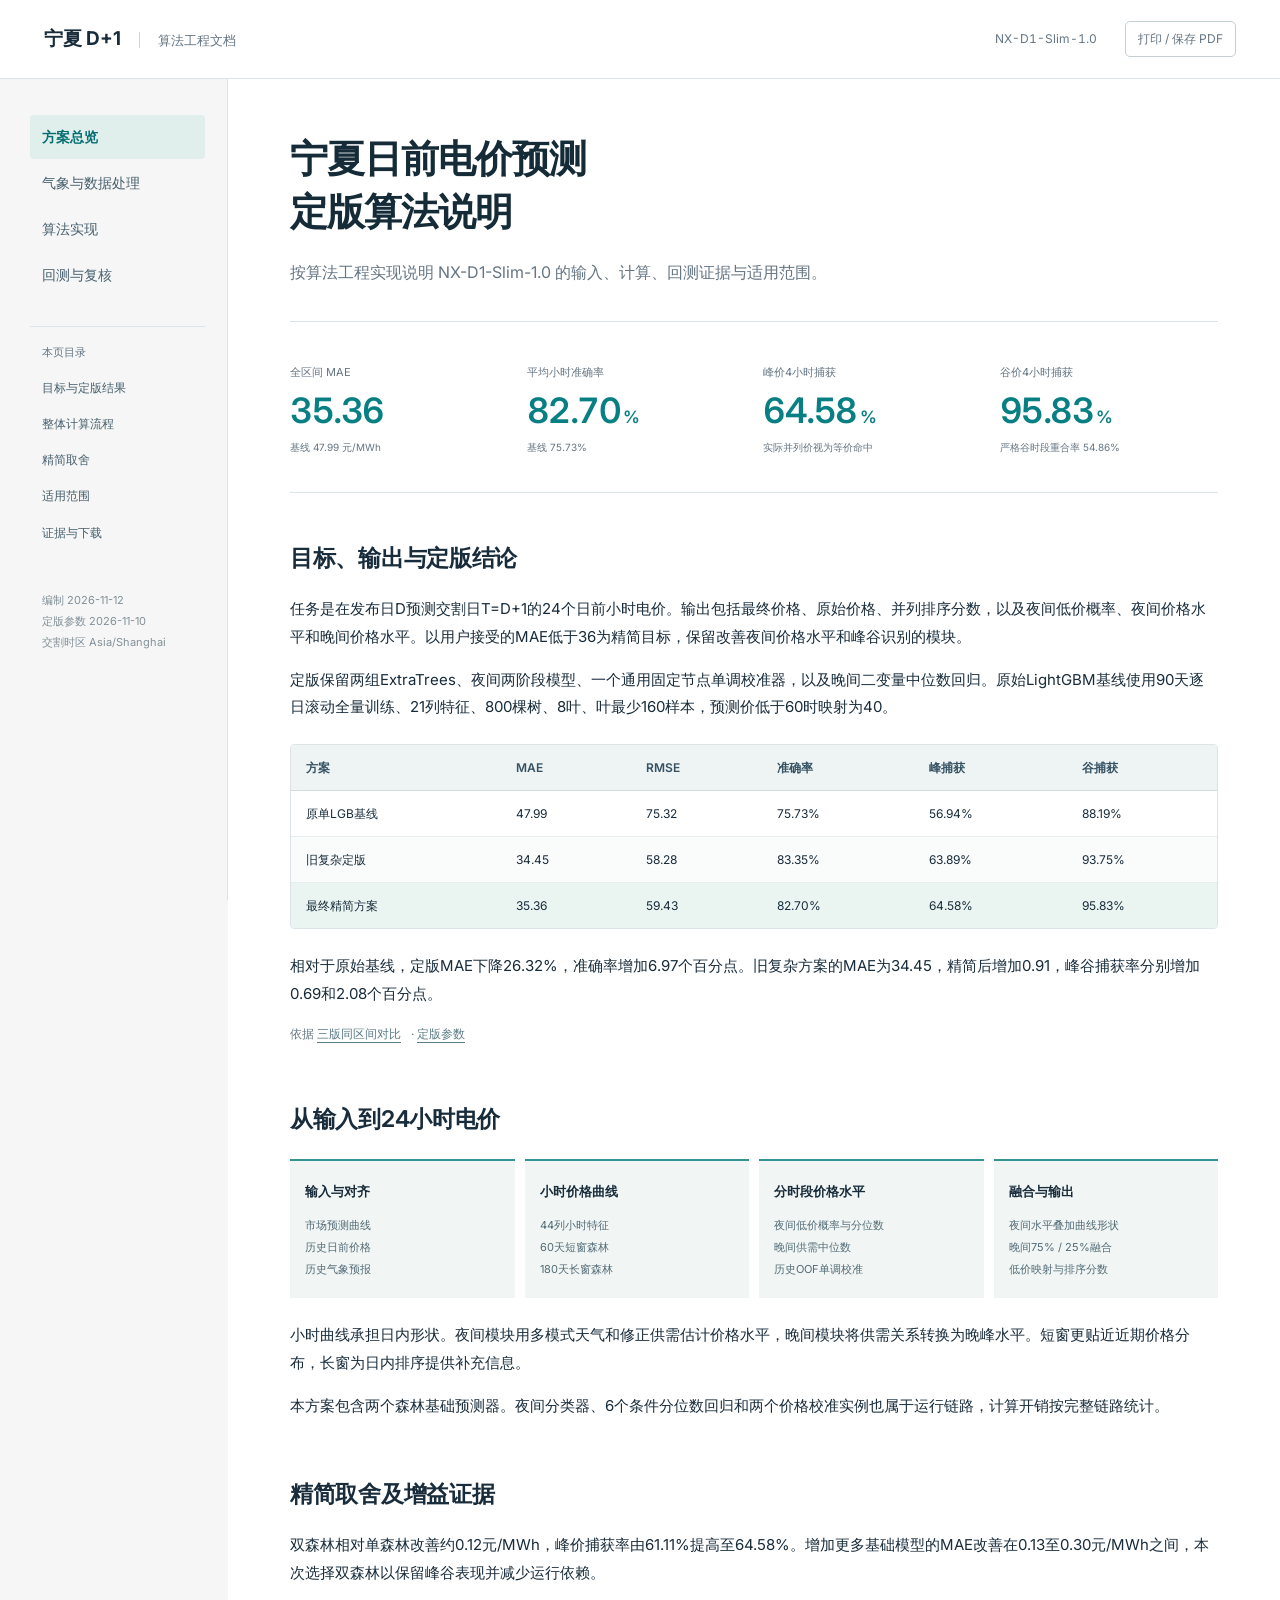
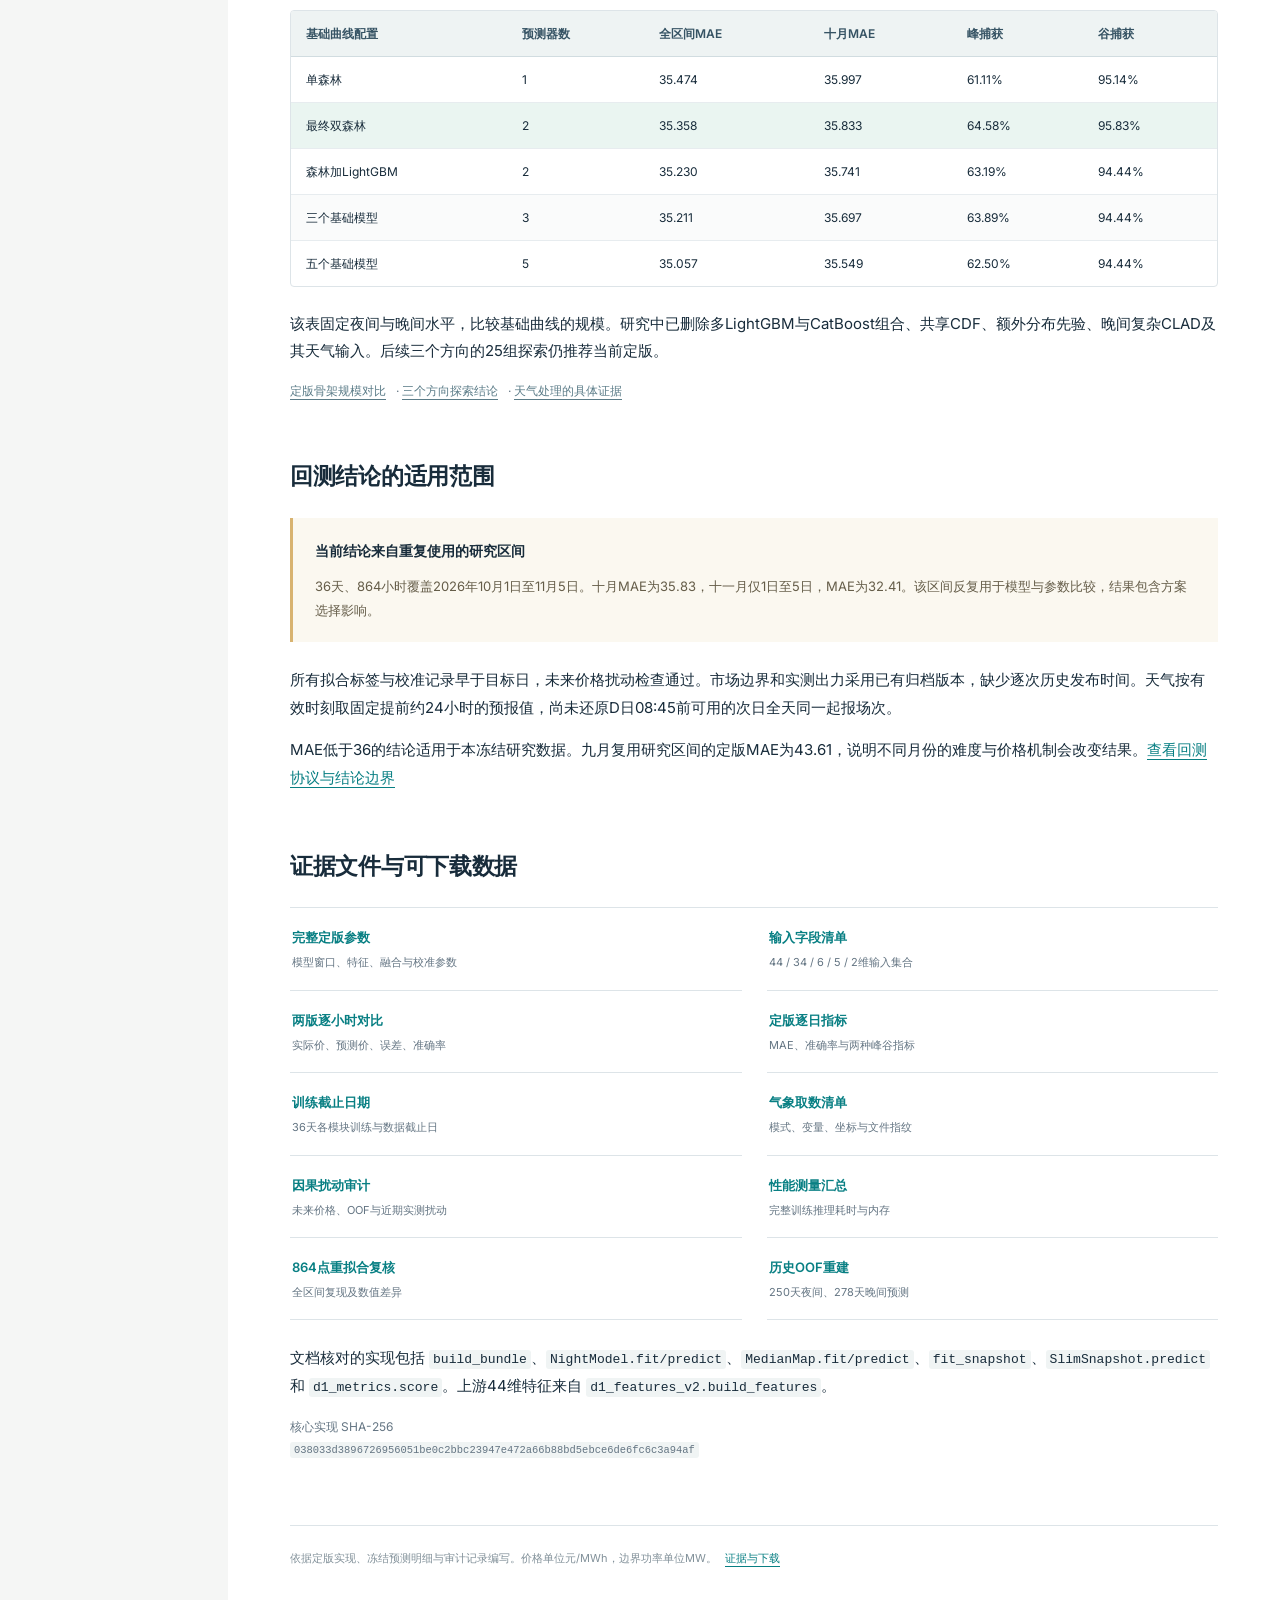
==== algorithm/index.html @ 2b6e2133 "Publish final D1 algorithm engineering documentation" ====
<!doctype html>
<html lang="zh-CN"><head><meta charset="utf-8"><meta name="viewport" content="width=device-width,initial-scale=1">
<meta name="description" content="按算法工程实现说明 NX-D1-Slim-1.0 的输入、计算、回测证据与适用范围。"><meta name="color-scheme" content="light"><title>宁夏日前电价预测 定版算法说明 · 宁夏D1算法工程文档</title>
<link rel="stylesheet" href="assets/style.css"><script src="assets/app.js" defer></script></head><body>
<a class="skip" href="#main">跳到正文</a><header class="topbar"><a class="brand" href="index.html">宁夏 D+1<span>算法工程文档</span></a><span class="version">NX-D1-Slim-1.0</span><button type="button" class="print" data-print>打印 / 保存 PDF</button></header>
<div class="layout"><aside class="sidebar"><nav aria-label="文档章节"><a href="index.html" aria-current="page">方案总览</a><a href="weather.html">气象与数据处理</a><a href="model.html">算法实现</a><a href="backtest.html">回测与复核</a></nav><div class="toc"><p>本页目录</p><nav aria-label="本页目录"><a href="#scope">目标与定版结果</a><a href="#architecture">整体计算流程</a><a href="#choice">精简取舍</a><a href="#limits">适用范围</a><a href="#evidence">证据与下载</a></nav></div><p class="sidebar-note">编制 2026-11-12<br>定版参数 2026-11-10<br>交割时区 Asia/Shanghai</p></aside>
<main id="main"><header class="article-header"><h1>宁夏日前电价预测<br>定版算法说明</h1><p class="lead">按算法工程实现说明 NX-D1-Slim-1.0 的输入、计算、回测证据与适用范围。</p></header>
<div class="metrics">
<div><span>全区间 MAE</span><strong>35.36</strong><small>基线 47.99 元/MWh</small></div>
<div><span>平均小时准确率</span><strong>82.70<em>%</em></strong><small>基线 75.73%</small></div>
<div><span>峰价4小时捕获</span><strong>64.58<em>%</em></strong><small>实际并列价视为等价命中</small></div>
<div><span>谷价4小时捕获</span><strong>95.83<em>%</em></strong><small>严格谷时段重合率 54.86%</small></div>
</div>
<section id="scope"><h2>目标、输出与定版结论</h2>
<p>任务是在发布日D预测交割日T=D+1的24个日前小时电价。输出包括最终价格、原始价格、并列排序分数，以及夜间低价概率、夜间价格水平和晚间价格水平。以用户接受的MAE低于36为精简目标，保留改善夜间价格水平和峰谷识别的模块。</p>
<p>定版保留两组ExtraTrees、夜间两阶段模型、一个通用固定节点单调校准器，以及晚间二变量中位数回归。原始LightGBM基线使用90天逐日滚动全量训练、21列特征、800棵树、8叶、叶最少160样本，预测价低于60时映射为40。</p>
<div class="table-scroll" tabindex="0"><table><thead><tr><th scope="col">方案</th><th scope="col">MAE</th><th scope="col">RMSE</th><th scope="col">准确率</th><th scope="col">峰捕获</th><th scope="col">谷捕获</th></tr></thead><tbody><tr><td>原单LGB基线</td><td>47.99</td><td>75.32</td><td>75.73%</td><td>56.94%</td><td>88.19%</td></tr><tr><td>旧复杂定版</td><td>34.45</td><td>58.28</td><td>83.35%</td><td>63.89%</td><td>93.75%</td></tr><tr class="selected"><td>最终精简方案</td><td>35.36</td><td>59.43</td><td>82.70%</td><td>64.58%</td><td>95.83%</td></tr></tbody></table></div>
<p>相对于原始基线，定版MAE下降26.32%，准确率增加6.97个百分点。旧复杂方案的MAE为34.45，精简后增加0.91，峰谷捕获率分别增加0.69和2.08个百分点。</p>
<p class="source">依据 <a href="downloads/model_comparison.csv">三版同区间对比</a> · <a href="downloads/parameters.json">定版参数</a></p>
</section>
<section id="architecture"><h2>从输入到24小时电价</h2>
<div class="flow">
<div><b>输入与对齐</b><span>市场预测曲线<br>历史日前价格<br>历史气象预报</span></div>
<div><b>小时价格曲线</b><span>44列小时特征<br>60天短窗森林<br>180天长窗森林</span></div>
<div><b>分时段价格水平</b><span>夜间低价概率与分位数<br>晚间供需中位数<br>历史OOF单调校准</span></div>
<div><b>融合与输出</b><span>夜间水平叠加曲线形状<br>晚间75% / 25%融合<br>低价映射与排序分数</span></div>
</div>
<p>小时曲线承担日内形状。夜间模块用多模式天气和修正供需估计价格水平，晚间模块将供需关系转换为晚峰水平。短窗更贴近近期价格分布，长窗为日内排序提供补充信息。</p>
<p>本方案包含两个森林基础预测器。夜间分类器、6个条件分位数回归和两个价格校准实例也属于运行链路，计算开销按完整链路统计。</p>
</section>
<section id="choice"><h2>精简取舍及增益证据</h2>
<p>双森林相对单森林改善约0.12元/MWh，峰价捕获率由61.11%提高至64.58%。增加更多基础模型的MAE改善在0.13至0.30元/MWh之间，本次选择双森林以保留峰谷表现并减少运行依赖。</p>
<div class="table-scroll" tabindex="0"><table><thead><tr><th scope="col">基础曲线配置</th><th scope="col">预测器数</th><th scope="col">全区间MAE</th><th scope="col">十月MAE</th><th scope="col">峰捕获</th><th scope="col">谷捕获</th></tr></thead><tbody><tr><td>单森林</td><td>1</td><td>35.474</td><td>35.997</td><td>61.11%</td><td>95.14%</td></tr><tr class="selected"><td>最终双森林</td><td>2</td><td>35.358</td><td>35.833</td><td>64.58%</td><td>95.83%</td></tr><tr><td>森林加LightGBM</td><td>2</td><td>35.230</td><td>35.741</td><td>63.19%</td><td>94.44%</td></tr><tr><td>三个基础模型</td><td>3</td><td>35.211</td><td>35.697</td><td>63.89%</td><td>94.44%</td></tr><tr><td>五个基础模型</td><td>5</td><td>35.057</td><td>35.549</td><td>62.50%</td><td>94.44%</td></tr></tbody></table></div>
<p>该表固定夜间与晚间水平，比较基础曲线的规模。研究中已删除多LightGBM与CatBoost组合、共享CDF、额外分布先验、晚间复杂CLAD及其天气输入。后续三个方向的25组探索仍推荐当前定版。</p>
<p class="source"><a href="downloads/model_size_tradeoff.csv">定版骨架规模对比</a> · <a href="downloads/three_direction_selection.json">三个方向探索结论</a> · <a href="weather.html#evidence">天气处理的具体证据</a></p>
</section>
<section id="limits"><h2>回测结论的适用范围</h2>
<aside class="callout"><strong>当前结论来自重复使用的研究区间</strong><p>36天、864小时覆盖2026年10月1日至11月5日。十月MAE为35.83，十一月仅1日至5日，MAE为32.41。该区间反复用于模型与参数比较，结果包含方案选择影响。</p></aside>
<p>所有拟合标签与校准记录早于目标日，未来价格扰动检查通过。市场边界和实测出力采用已有归档版本，缺少逐次历史发布时间。天气按有效时刻取固定提前约24小时的预报值，尚未还原D日08:45前可用的次日全天同一起报场次。</p>
<p>MAE低于36的结论适用于本冻结研究数据。九月复用研究区间的定版MAE为43.61，说明不同月份的难度与价格机制会改变结果。<a href="backtest.html#limits">查看回测协议与结论边界</a></p>
</section>
<section id="evidence"><h2>证据文件与可下载数据</h2>
<div class="downloads">
<a href="downloads/parameters.json" download><b>完整定版参数</b><span>模型窗口、特征、融合与校准参数</span></a>
<a href="downloads/feature_dictionary.csv" download><b>输入字段清单</b><span>44 / 34 / 6 / 5 / 2维输入集合</span></a>
<a href="downloads/hourly_comparison.csv" download><b>两版逐小时对比</b><span>实际价、预测价、误差、准确率</span></a>
<a href="downloads/final_daily_metrics.csv" download><b>定版逐日指标</b><span>MAE、准确率与两种峰谷指标</span></a>
<a href="downloads/training_cutoffs.csv" download><b>训练截止日期</b><span>36天各模块训练与数据截止日</span></a>
<a href="downloads/weather_manifest.json" download><b>气象取数清单</b><span>模式、变量、坐标与文件指纹</span></a>
<a href="downloads/causality_audit.json" download><b>因果扰动审计</b><span>未来价格、OOF与近期实测扰动</span></a>
<a href="downloads/performance.json" download><b>性能测量汇总</b><span>完整训练推理耗时与内存</span></a>
<a href="downloads/fresh_reproduction.json" download><b>864点重拟合复核</b><span>全区间复现及数值差异</span></a>
<a href="downloads/history_reproduction.json" download><b>历史OOF重建</b><span>250天夜间、278天晚间预测</span></a>
</div>
<p>文档核对的实现包括 <code>build_bundle</code>、<code>NightModel.fit/predict</code>、<code>MedianMap.fit/predict</code>、<code>fit_snapshot</code>、<code>SlimSnapshot.predict</code> 和 <code>d1_metrics.score</code>。上游44维特征来自 <code>d1_features_v2.build_features</code>。</p>
<p class="source">核心实现 SHA-256<br><code class="hash">038033d3896726956051be0c2bbc23947e472a66b88bd5ebce6de6fc6c3a94af</code></p>
</section>

<footer>依据定版实现、冻结预测明细与审计记录编写。价格单位元/MWh，边界功率单位MW。<a href="index.html#evidence">证据与下载</a></footer></main></div></body></html>
---- algorithm/assets/style.css ----
@import url('https://fonts.googleapis.com/css2?family=Inter:wght@400;500;600;650;700&display=swap');
:root{--ink:#182c3b;--muted:#647583;--teal:#087f83;--line:#dde4e8;--paper:#fff;--bg:#f5f6f5;--baseline:#8996a3;--warm:#bb8246;--purple:#8e6fa6;--blue:#367da5}
*{box-sizing:border-box}
html{scroll-behavior:smooth;scroll-padding-top:104px}
body{margin:0;color:var(--ink);background:var(--bg);font:15px/1.85 Inter,-apple-system,BlinkMacSystemFont,"PingFang SC","Microsoft YaHei",sans-serif;-webkit-font-smoothing:antialiased}
a{color:var(--teal);text-underline-offset:4px}
a:hover{color:#04565c}
button,input,select{font:inherit}
button{cursor:pointer}
button:disabled{opacity:.45;cursor:default}
button,input,select{border:1px solid #c4d0d5;border-radius:5px;padding:8px 12px;color:var(--ink);background:#fff}
button:hover:enabled{border-color:var(--teal);background:#eef8f7}
input:focus,button:focus-visible,select:focus{outline:2px solid #0b868a;outline-offset:3px}
.skip{position:fixed;left:15px;top:-70px;background:white;padding:10px;z-index:10}
.skip:focus{top:8px}
.topbar{position:sticky;top:0;z-index:5;height:79px;display:flex;align-items:center;gap:28px;padding:0 44px;border-bottom:1px solid var(--line);background:#fffffff5;backdrop-filter:blur(12px)}
.brand{font-size:19px;font-weight:700;text-decoration:none;color:var(--ink);white-space:nowrap}
.brand span{font-size:13px;font-weight:400;margin-left:18px;padding-left:18px;border-left:1px solid #cbd5da;color:var(--muted)}
.version{margin-left:auto;font-size:12px;color:var(--muted);font-variant-numeric:tabular-nums}
.print{font-size:12px;padding:6px 12px;color:var(--muted)}
.layout{display:grid;grid-template-columns:228px minmax(0,1fr);max-width:1500px;margin:auto}
.sidebar{position:sticky;top:79px;height:calc(100vh - 79px);padding:34px 22px 28px 30px;overflow:auto;align-self:start;border-right:1px solid var(--line)}
.sidebar nav a{display:block;text-decoration:none;padding:9px 12px;margin:2px 0;font-size:14px;color:#475f6e;border-radius:4px}
.sidebar nav a[aria-current=page]{color:#056f73;background:#e1efec;font-weight:600}
.sidebar nav a:hover{background:#eaf0ef}
.toc{margin:29px 0 40px;padding:15px 0 0;border-top:1px solid var(--line)}
.toc p{font-size:11px;color:var(--muted);margin:0 0 9px 12px}
.toc nav a{font-size:12px;padding:6px 12px}
.sidebar-note{font-size:11px;line-height:1.9;color:#829099;padding:0 12px}
main{background:var(--paper);min-width:0;padding:53px 62px 48px}
.article-header{padding-bottom:33px;border-bottom:1px solid var(--line);margin-bottom:30px}
h1{font-size:38px;line-height:1.4;letter-spacing:-1px;margin:0 0 19px;font-weight:650;color:#152c38}
.lead{font-size:16px;line-height:1.9;max-width:760px;color:var(--muted);margin:0}
h2{font-size:23px;letter-spacing:-.3px;margin:0 0 20px;line-height:1.5;font-weight:650}
h3{font-size:16px;line-height:1.6;font-weight:600;margin:15px 0 8px}
section{margin:39px 0 0;padding-top:9px}
p{margin:15px 0;max-width:1050px}
section+section{margin-top:48px}
.metrics{display:grid;grid-template-columns:repeat(4,minmax(0,1fr));gap:18px;border-bottom:1px solid var(--line);padding:3px 0 28px}
.metrics>div{padding:7px 0}
.metrics span,.metrics small{display:block;font-size:11px;color:var(--muted)}
.metrics strong{display:block;font-size:35px;font-weight:600;letter-spacing:-1.5px;line-height:1.6;font-variant-numeric:tabular-nums;color:var(--teal)}
.metrics em{font-size:17px;font-style:normal;margin-left:3px}
.metrics small{font-size:10px}
.metrics.compact{grid-template-columns:repeat(3,1fr)}
.flow{display:grid;grid-template-columns:repeat(4,1fr);gap:10px;margin:23px 0}
.flow>div{padding:18px 15px;background:#f1f6f4;border-top:2px solid #349394}
.flow b{display:block;font-size:13px;margin-bottom:11px;font-weight:600}
.flow span{display:block;font-size:11px;color:#526b77;line-height:2}
.table-scroll{max-width:100%;overflow:auto;margin:23px 0;border:1px solid var(--line);border-radius:4px;overscroll-behavior-x:contain}
table{width:100%;border-collapse:collapse;text-align:left;font-size:12px;line-height:1.75}
th{color:#365364;background:#eef3f3;font-weight:600;vertical-align:top;white-space:nowrap;border-bottom:1px solid #d1dce0}
td,th{padding:12px 15px}
td{border-bottom:1px solid #e7ecef;vertical-align:top}
tr:last-child td{border-bottom:0}
tbody tr:nth-child(even){background:#fafbfb}
tbody tr.selected{background:#eaf5f1}
table code{font-size:11px;white-space:nowrap}
.numeric td:not(:first-child),.numeric th:not(:first-child){text-align:right;font-variant-numeric:tabular-nums}
.numeric td:first-child{white-space:nowrap}
.source,.small{font-size:12px;color:var(--muted)}
.source a{color:#5b7c88;margin-right:7px}
.callout{padding:19px 22px;border-left:3px solid #d8b370;background:#fbf8f0;margin:24px 0}
.callout strong{font-size:14px;font-weight:600}
.callout p{font-size:13px;line-height:1.9;color:#655d49;margin:9px 0 0}
pre{background:#f4f7f8;border:1px solid #e1e8eb;border-radius:5px;padding:21px 23px;line-height:1.9;font-size:12px;overflow:auto;margin:23px 0}
code{font-family:"SFMono-Regular",Consolas,"Liberation Mono",monospace;font-size:.87em}
p code,td code{background:#f0f4f4;padding:2px 4px;border-radius:3px}
pre code{font-size:inherit}
.formula{border-left:3px solid #69a6a3;background:#f2f7f5}
.hash{overflow-wrap:anywhere;white-space:normal}
details{border-top:1px solid var(--line);padding:15px 0;margin-top:15px}
summary{font-weight:600;cursor:pointer;font-size:14px}
details .table-scroll{margin:15px 0 2px}
.downloads{display:grid;grid-template-columns:1fr 1fr;gap:0 25px;border-top:1px solid var(--line);margin:24px 0}
.downloads a{text-decoration:none;display:block;padding:17px 2px;border-bottom:1px solid var(--line)}
.downloads b{font-size:13px;font-weight:600;display:block}
.downloads span{font-size:11px;color:var(--muted);display:block;margin-top:3px}
.date-controls,.day-controls{display:flex;flex-wrap:wrap;gap:10px;align-items:flex-end;margin:22px 0}
.date-controls label,.day-controls label{font-size:11px;color:var(--muted);display:flex;flex-direction:column;gap:5px}
.date-controls input{font-size:13px;min-height:41px}
.date-controls button{font-size:12px;min-height:41px}
.date-controls #applyRange{background:var(--teal);border-color:var(--teal);color:white}
.day-controls select,.day-controls button{font-size:12px;min-height:39px}
#rangeStatus,#daySummary{font-size:12px;color:var(--muted)}
#rangeStatus.error{color:#a24731}
.chart-header{display:flex;flex-wrap:wrap;gap:10px;align-items:center;justify-content:space-between;margin-top:26px}
.chart-header h3{margin:0}
.legend{display:flex;gap:14px;flex-wrap:wrap;font-size:10px;color:var(--muted)}
.legend span::before{content:"";display:inline-block;width:14px;height:2px;margin:0 5px 3px 0;background:var(--ink)}
.legend .actual::before{background:var(--ink)}
.legend .baseline::before{background:var(--baseline)}
.legend .final::before{background:var(--teal)}
.legend .warm::before{background:var(--warm)}
.legend .purple::before{background:var(--purple)}
.legend .blue::before{background:var(--blue)}
.chart-wrap{width:100%;background:#fff;border-bottom:1px solid #e2e8eb;margin:12px 0 0}
canvas{display:block;width:100%;height:280px;touch-action:pan-y}
.chart-readout{font-size:11px;min-height:23px;color:var(--muted);font-variant-numeric:tabular-nums}
.daily-table{max-height:420px}
.daily-table thead{position:sticky;top:0;z-index:1}
.day-link{border:0;padding:0;color:var(--teal);font-size:12px;background:transparent}
footer{margin-top:65px;padding-top:22px;border-top:1px solid var(--line);color:#819099;font-size:11px}
footer a{margin-left:8px}
@media(min-width:1500px){main{padding-right:80px}}
@media(max-width:1200px){main{padding:42px 35px}.layout{grid-template-columns:205px minmax(0,1fr)}.sidebar{padding-left:15px}.topbar{padding:0 30px}.metrics strong{font-size:30px}.flow{grid-template-columns:repeat(2,1fr)}.metrics{gap:12px}}
@media(max-width:800px){.topbar{height:64px;padding:0 18px;gap:12px}.brand{font-size:17px}.brand span{display:none}.version{font-size:10px}.print{font-size:10px;padding:5px 7px}.layout{display:block}.sidebar{position:static;height:auto;padding:12px 14px;border-right:0;border-bottom:1px solid var(--line)}.sidebar>nav{display:flex;gap:3px;flex-wrap:wrap}.sidebar nav a{font-size:12px;padding:7px 10px}.toc,.sidebar-note{display:none}main{padding:31px 24px}h1{font-size:31px}h2{font-size:21px}.lead{font-size:14px}.metrics{grid-template-columns:repeat(2,1fr);gap:15px}.metrics strong{font-size:32px}.metrics.compact{grid-template-columns:1fr}.metrics.compact>div{display:grid;grid-template-columns:1fr 1fr}.metrics.compact small{grid-column:1/3}.table-scroll table{min-width:600px}.table-scroll td{padding:11px 12px}.table-scroll th{padding:10px 12px}pre{font-size:11px;padding:16px}.downloads{grid-template-columns:1fr}.chart-header{align-items:flex-start}.legend{gap:10px}section+section{margin-top:36px}html{scroll-padding-top:80px}}
@media(max-width:430px){main{padding:28px 18px}.metrics small{font-size:9px}.flow{grid-template-columns:1fr 1fr;gap:8px}.flow>div{padding:13px 11px}.flow span{font-size:10px}.date-controls label{flex:1}.date-controls input{width:100%;min-width:0}.date-controls button{padding:7px 11px}h1{font-size:28px}}
@media(prefers-reduced-motion:reduce){html{scroll-behavior:auto}}
@media print{.topbar,.sidebar,.date-controls,.day-controls,.skip{display:none}body{background:white;font-size:11px}.layout{display:block}main{padding:0}.article-header{padding-bottom:15px}h1{font-size:28px}h2{font-size:18px;break-after:avoid}h3{break-after:avoid}.table-scroll{overflow:visible}table{font-size:9px;min-width:0!important}.table-scroll th,.table-scroll td{padding:6px 8px}tr{break-inside:avoid}pre{white-space:pre-wrap;overflow-wrap:anywhere;font-size:9px}.daily-table{max-height:none}.chart-wrap{break-inside:avoid}details{display:block}.metrics strong{font-size:26px}.flow{grid-template-columns:repeat(4,1fr)}footer{margin-top:25px}a{color:inherit;text-decoration:none}}
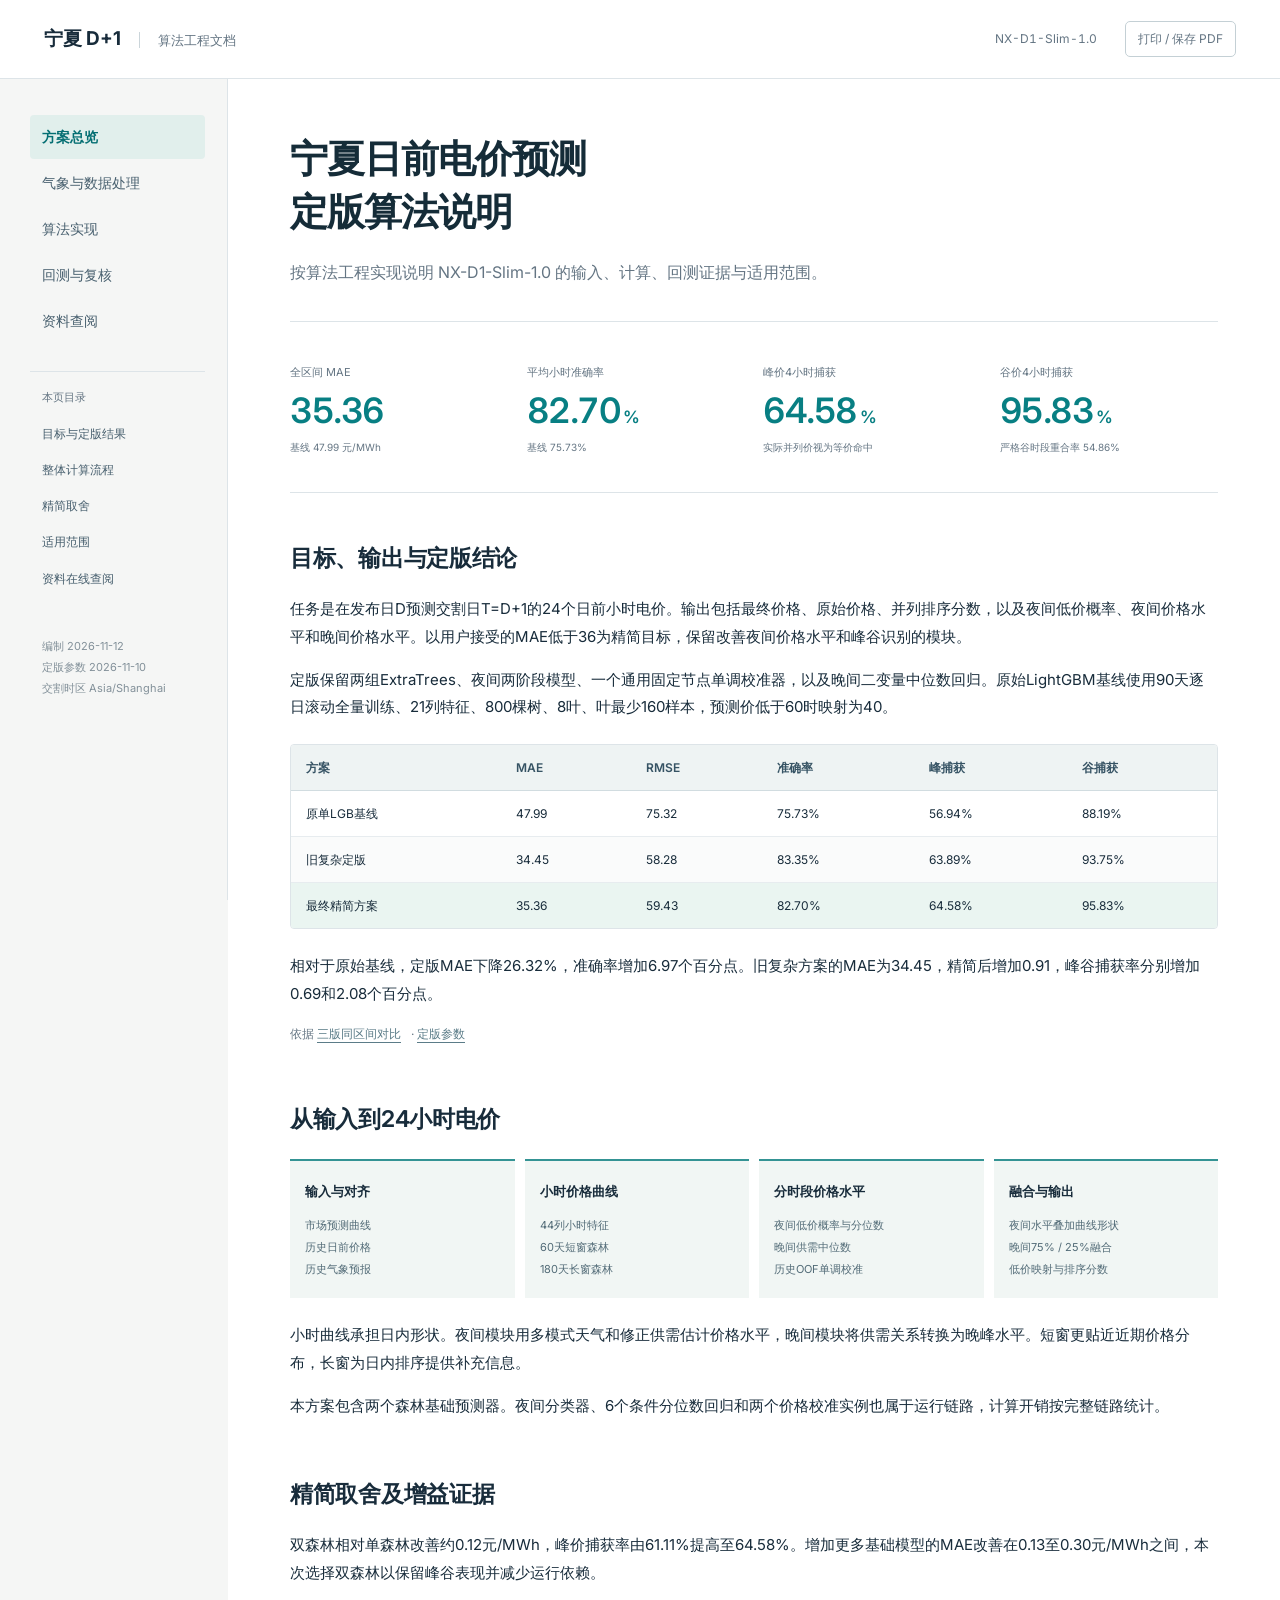
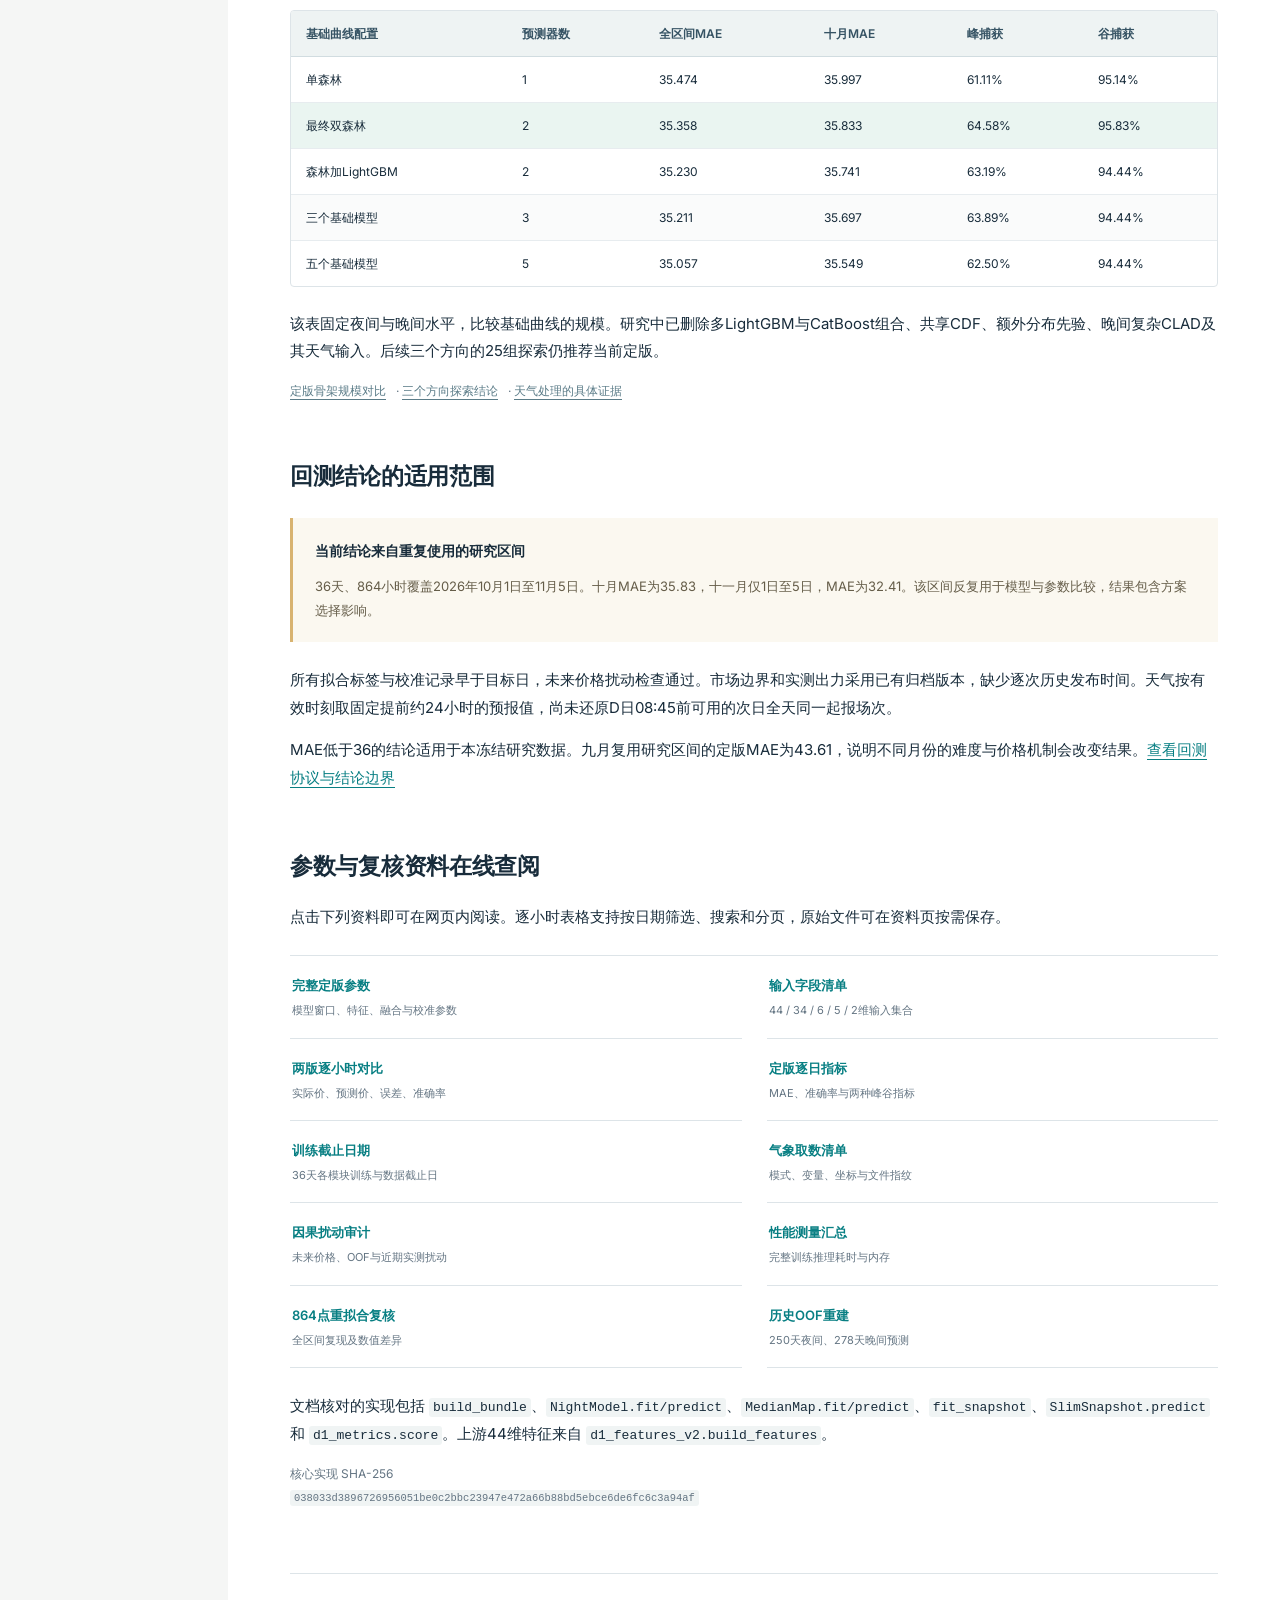
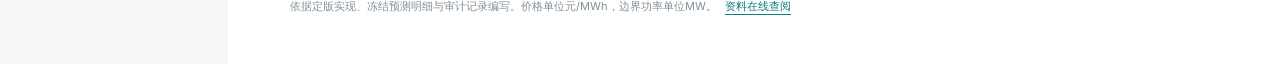
==== commit 17d62432: "Show algorithm reference files in readable web previews" ====
--- a/algorithm/index.html
+++ b/algorithm/index.html
@@ -1,9 +1,9 @@
 <!doctype html>
 <html lang="zh-CN"><head><meta charset="utf-8"><meta name="viewport" content="width=device-width,initial-scale=1">
 <meta name="description" content="按算法工程实现说明 NX-D1-Slim-1.0 的输入、计算、回测证据与适用范围。"><meta name="color-scheme" content="light"><title>宁夏日前电价预测 定版算法说明 · 宁夏D1算法工程文档</title>
-<link rel="stylesheet" href="assets/style.css"><script src="assets/app.js" defer></script></head><body>
+<link rel="stylesheet" href="assets/style.css?v=2127a3fffd"><script src="assets/app.js?v=2728bcb90c" defer></script><script src="assets/resources.js?v=71de764c98" defer></script></head><body>
 <a class="skip" href="#main">跳到正文</a><header class="topbar"><a class="brand" href="index.html">宁夏 D+1<span>算法工程文档</span></a><span class="version">NX-D1-Slim-1.0</span><button type="button" class="print" data-print>打印 / 保存 PDF</button></header>
-<div class="layout"><aside class="sidebar"><nav aria-label="文档章节"><a href="index.html" aria-current="page">方案总览</a><a href="weather.html">气象与数据处理</a><a href="model.html">算法实现</a><a href="backtest.html">回测与复核</a></nav><div class="toc"><p>本页目录</p><nav aria-label="本页目录"><a href="#scope">目标与定版结果</a><a href="#architecture">整体计算流程</a><a href="#choice">精简取舍</a><a href="#limits">适用范围</a><a href="#evidence">证据与下载</a></nav></div><p class="sidebar-note">编制 2026-11-12<br>定版参数 2026-11-10<br>交割时区 Asia/Shanghai</p></aside>
+<div class="layout"><aside class="sidebar"><nav aria-label="文档章节"><a href="index.html" aria-current="page">方案总览</a><a href="weather.html">气象与数据处理</a><a href="model.html">算法实现</a><a href="backtest.html">回测与复核</a><a href="resources.html">资料查阅</a></nav><div class="toc"><p>本页目录</p><nav aria-label="本页目录"><a href="#scope">目标与定版结果</a><a href="#architecture">整体计算流程</a><a href="#choice">精简取舍</a><a href="#limits">适用范围</a><a href="#evidence">资料在线查阅</a></nav></div><p class="sidebar-note">编制 2026-11-12<br>定版参数 2026-11-10<br>交割时区 Asia/Shanghai</p></aside>
 <main id="main"><header class="article-header"><h1>宁夏日前电价预测<br>定版算法说明</h1><p class="lead">按算法工程实现说明 NX-D1-Slim-1.0 的输入、计算、回测证据与适用范围。</p></header>
 <div class="metrics">
 <div><span>全区间 MAE</span><strong>35.36</strong><small>基线 47.99 元/MWh</small></div>
@@ -16,7 +16,7 @@
 <p>定版保留两组ExtraTrees、夜间两阶段模型、一个通用固定节点单调校准器，以及晚间二变量中位数回归。原始LightGBM基线使用90天逐日滚动全量训练、21列特征、800棵树、8叶、叶最少160样本，预测价低于60时映射为40。</p>
 <div class="table-scroll" tabindex="0"><table><thead><tr><th scope="col">方案</th><th scope="col">MAE</th><th scope="col">RMSE</th><th scope="col">准确率</th><th scope="col">峰捕获</th><th scope="col">谷捕获</th></tr></thead><tbody><tr><td>原单LGB基线</td><td>47.99</td><td>75.32</td><td>75.73%</td><td>56.94%</td><td>88.19%</td></tr><tr><td>旧复杂定版</td><td>34.45</td><td>58.28</td><td>83.35%</td><td>63.89%</td><td>93.75%</td></tr><tr class="selected"><td>最终精简方案</td><td>35.36</td><td>59.43</td><td>82.70%</td><td>64.58%</td><td>95.83%</td></tr></tbody></table></div>
 <p>相对于原始基线，定版MAE下降26.32%，准确率增加6.97个百分点。旧复杂方案的MAE为34.45，精简后增加0.91，峰谷捕获率分别增加0.69和2.08个百分点。</p>
-<p class="source">依据 <a href="downloads/model_comparison.csv">三版同区间对比</a> · <a href="downloads/parameters.json">定版参数</a></p>
+<p class="source">依据 <a href="resources.html?file=model_comparison.csv">三版同区间对比</a> · <a href="resources.html?file=parameters.json">定版参数</a></p>
 </section>
 <section id="architecture"><h2>从输入到24小时电价</h2>
 <div class="flow">
@@ -32,28 +32,29 @@
 <p>双森林相对单森林改善约0.12元/MWh，峰价捕获率由61.11%提高至64.58%。增加更多基础模型的MAE改善在0.13至0.30元/MWh之间，本次选择双森林以保留峰谷表现并减少运行依赖。</p>
 <div class="table-scroll" tabindex="0"><table><thead><tr><th scope="col">基础曲线配置</th><th scope="col">预测器数</th><th scope="col">全区间MAE</th><th scope="col">十月MAE</th><th scope="col">峰捕获</th><th scope="col">谷捕获</th></tr></thead><tbody><tr><td>单森林</td><td>1</td><td>35.474</td><td>35.997</td><td>61.11%</td><td>95.14%</td></tr><tr class="selected"><td>最终双森林</td><td>2</td><td>35.358</td><td>35.833</td><td>64.58%</td><td>95.83%</td></tr><tr><td>森林加LightGBM</td><td>2</td><td>35.230</td><td>35.741</td><td>63.19%</td><td>94.44%</td></tr><tr><td>三个基础模型</td><td>3</td><td>35.211</td><td>35.697</td><td>63.89%</td><td>94.44%</td></tr><tr><td>五个基础模型</td><td>5</td><td>35.057</td><td>35.549</td><td>62.50%</td><td>94.44%</td></tr></tbody></table></div>
 <p>该表固定夜间与晚间水平，比较基础曲线的规模。研究中已删除多LightGBM与CatBoost组合、共享CDF、额外分布先验、晚间复杂CLAD及其天气输入。后续三个方向的25组探索仍推荐当前定版。</p>
-<p class="source"><a href="downloads/model_size_tradeoff.csv">定版骨架规模对比</a> · <a href="downloads/three_direction_selection.json">三个方向探索结论</a> · <a href="weather.html#evidence">天气处理的具体证据</a></p>
+<p class="source"><a href="resources.html?file=model_size_tradeoff.csv">定版骨架规模对比</a> · <a href="resources.html?file=three_direction_selection.json">三个方向探索结论</a> · <a href="weather.html#evidence">天气处理的具体证据</a></p>
 </section>
 <section id="limits"><h2>回测结论的适用范围</h2>
 <aside class="callout"><strong>当前结论来自重复使用的研究区间</strong><p>36天、864小时覆盖2026年10月1日至11月5日。十月MAE为35.83，十一月仅1日至5日，MAE为32.41。该区间反复用于模型与参数比较，结果包含方案选择影响。</p></aside>
 <p>所有拟合标签与校准记录早于目标日，未来价格扰动检查通过。市场边界和实测出力采用已有归档版本，缺少逐次历史发布时间。天气按有效时刻取固定提前约24小时的预报值，尚未还原D日08:45前可用的次日全天同一起报场次。</p>
 <p>MAE低于36的结论适用于本冻结研究数据。九月复用研究区间的定版MAE为43.61，说明不同月份的难度与价格机制会改变结果。<a href="backtest.html#limits">查看回测协议与结论边界</a></p>
 </section>
-<section id="evidence"><h2>证据文件与可下载数据</h2>
+<section id="evidence"><h2>参数与复核资料在线查阅</h2>
+<p>点击下列资料即可在网页内阅读。逐小时表格支持按日期筛选、搜索和分页，原始文件可在资料页按需保存。</p>
 <div class="downloads">
-<a href="downloads/parameters.json" download><b>完整定版参数</b><span>模型窗口、特征、融合与校准参数</span></a>
-<a href="downloads/feature_dictionary.csv" download><b>输入字段清单</b><span>44 / 34 / 6 / 5 / 2维输入集合</span></a>
-<a href="downloads/hourly_comparison.csv" download><b>两版逐小时对比</b><span>实际价、预测价、误差、准确率</span></a>
-<a href="downloads/final_daily_metrics.csv" download><b>定版逐日指标</b><span>MAE、准确率与两种峰谷指标</span></a>
-<a href="downloads/training_cutoffs.csv" download><b>训练截止日期</b><span>36天各模块训练与数据截止日</span></a>
-<a href="downloads/weather_manifest.json" download><b>气象取数清单</b><span>模式、变量、坐标与文件指纹</span></a>
-<a href="downloads/causality_audit.json" download><b>因果扰动审计</b><span>未来价格、OOF与近期实测扰动</span></a>
-<a href="downloads/performance.json" download><b>性能测量汇总</b><span>完整训练推理耗时与内存</span></a>
-<a href="downloads/fresh_reproduction.json" download><b>864点重拟合复核</b><span>全区间复现及数值差异</span></a>
-<a href="downloads/history_reproduction.json" download><b>历史OOF重建</b><span>250天夜间、278天晚间预测</span></a>
+<a href="resources.html?file=parameters.json"><b>完整定版参数</b><span>模型窗口、特征、融合与校准参数</span></a>
+<a href="resources.html?file=feature_dictionary.csv"><b>输入字段清单</b><span>44 / 34 / 6 / 5 / 2维输入集合</span></a>
+<a href="resources.html?file=hourly_comparison.csv"><b>两版逐小时对比</b><span>实际价、预测价、误差、准确率</span></a>
+<a href="resources.html?file=final_daily_metrics.csv"><b>定版逐日指标</b><span>MAE、准确率与两种峰谷指标</span></a>
+<a href="resources.html?file=training_cutoffs.csv"><b>训练截止日期</b><span>36天各模块训练与数据截止日</span></a>
+<a href="resources.html?file=weather_manifest.json"><b>气象取数清单</b><span>模式、变量、坐标与文件指纹</span></a>
+<a href="resources.html?file=causality_audit.json"><b>因果扰动审计</b><span>未来价格、OOF与近期实测扰动</span></a>
+<a href="resources.html?file=performance.json"><b>性能测量汇总</b><span>完整训练推理耗时与内存</span></a>
+<a href="resources.html?file=fresh_reproduction.json"><b>864点重拟合复核</b><span>全区间复现及数值差异</span></a>
+<a href="resources.html?file=history_reproduction.json"><b>历史OOF重建</b><span>250天夜间、278天晚间预测</span></a>
 </div>
 <p>文档核对的实现包括 <code>build_bundle</code>、<code>NightModel.fit/predict</code>、<code>MedianMap.fit/predict</code>、<code>fit_snapshot</code>、<code>SlimSnapshot.predict</code> 和 <code>d1_metrics.score</code>。上游44维特征来自 <code>d1_features_v2.build_features</code>。</p>
 <p class="source">核心实现 SHA-256<br><code class="hash">038033d3896726956051be0c2bbc23947e472a66b88bd5ebce6de6fc6c3a94af</code></p>
 </section>
 
-<footer>依据定版实现、冻结预测明细与审计记录编写。价格单位元/MWh，边界功率单位MW。<a href="index.html#evidence">证据与下载</a></footer></main></div></body></html>+<footer>依据定版实现、冻结预测明细与审计记录编写。价格单位元/MWh，边界功率单位MW。<a href="index.html#evidence">资料在线查阅</a></footer></main></div></body></html>
--- a/algorithm/assets/style.css
+++ b/algorithm/assets/style.css
@@ -103,6 +103,35 @@
 .day-link{border:0;padding:0;color:var(--teal);font-size:12px;background:transparent}
 footer{margin-top:65px;padding-top:22px;border-top:1px solid var(--line);color:#819099;font-size:11px}
 footer a{margin-left:8px}
+.resource-heading{margin-bottom:25px}
+.resource-heading label{display:block;font-size:12px;color:var(--muted);margin-bottom:7px}
+.resource-heading select{max-width:100%;min-width:300px;font-size:14px}
+.resource-filters{display:flex;gap:12px;align-items:flex-end;flex-wrap:wrap;margin:25px 0}
+.resource-filters label{display:flex;flex-direction:column;gap:5px;font-size:11px;color:var(--muted)}
+.resource-filters input,.resource-filters select,.resource-filters button{font-size:12px;min-height:40px}
+.resource-filters input[type=search]{width:200px}
+.resource-filters button{font-size:12px;min-height:40px}
+.resource-pagination{display:flex;align-items:center;gap:15px;margin:20px 0;font-size:12px;color:var(--muted)}
+.resource-pagination button{font-size:12px}
+.resource-key{display:block;font-size:10px;font-weight:400;color:#78909b;overflow-wrap:anywhere;margin-top:3px}
+.resource-object{display:grid;grid-template-columns:minmax(150px,220px) minmax(0,1fr);margin:0;border-top:1px solid var(--line);font-size:13px}
+.resource-object>dt,.resource-object>dd{margin:0;padding:14px 12px;border-bottom:1px solid var(--line);min-width:0;overflow-wrap:anywhere}
+.resource-object>dt{background:#f5f8f7;color:#365364;font-weight:500}
+.resource-object>dd>.resource-object{grid-template-columns:minmax(115px,170px) minmax(0,1fr);font-size:12px}
+.resource-object .table-scroll{margin:0}
+.resource-list{margin:0;padding-left:20px;font-size:12px;overflow-wrap:anywhere}
+.resource-list li{padding:3px 0}
+.resource-value{white-space:pre-wrap;overflow-wrap:anywhere}
+.resource-table td{max-width:320px;min-width:90px;overflow-wrap:anywhere;font-variant-numeric:tabular-nums}
+.resource-table td:first-child{min-width:100px}
+.resource-table th{vertical-align:top;white-space:normal;min-width:105px}
+.resource-table td details{border:0;padding:0;margin:0;min-width:220px}
+.resource-table td details summary{font-size:12px;font-weight:400;color:var(--teal)}
+.resource-save{font-size:12px;margin-top:24px}
+#resourceStatus{font-size:12px;color:var(--muted)}
+#resourceStatus.error{color:#a24731}
+[hidden]{display:none!important}
+@media(max-width:800px){.resource-heading select{width:100%;min-width:0}.resource-object,.resource-object>dd>.resource-object{display:block}.resource-object>dt{padding:12px 10px 5px;border-bottom:0}.resource-object>dd{padding:7px 10px 14px}.resource-filters label{flex:1;min-width:125px}.resource-filters input[type=search]{width:100%}.resource-filters input{max-width:100%;width:100%}.resource-filters button{font-size:11px}.resource-object .table-scroll{max-width:100%}}
 @media(min-width:1500px){main{padding-right:80px}}
 @media(max-width:1200px){main{padding:42px 35px}.layout{grid-template-columns:205px minmax(0,1fr)}.sidebar{padding-left:15px}.topbar{padding:0 30px}.metrics strong{font-size:30px}.flow{grid-template-columns:repeat(2,1fr)}.metrics{gap:12px}}
 @media(max-width:800px){.topbar{height:64px;padding:0 18px;gap:12px}.brand{font-size:17px}.brand span{display:none}.version{font-size:10px}.print{font-size:10px;padding:5px 7px}.layout{display:block}.sidebar{position:static;height:auto;padding:12px 14px;border-right:0;border-bottom:1px solid var(--line)}.sidebar>nav{display:flex;gap:3px;flex-wrap:wrap}.sidebar nav a{font-size:12px;padding:7px 10px}.toc,.sidebar-note{display:none}main{padding:31px 24px}h1{font-size:31px}h2{font-size:21px}.lead{font-size:14px}.metrics{grid-template-columns:repeat(2,1fr);gap:15px}.metrics strong{font-size:32px}.metrics.compact{grid-template-columns:1fr}.metrics.compact>div{display:grid;grid-template-columns:1fr 1fr}.metrics.compact small{grid-column:1/3}.table-scroll table{min-width:600px}.table-scroll td{padding:11px 12px}.table-scroll th{padding:10px 12px}pre{font-size:11px;padding:16px}.downloads{grid-template-columns:1fr}.chart-header{align-items:flex-start}.legend{gap:10px}section+section{margin-top:36px}html{scroll-padding-top:80px}}
